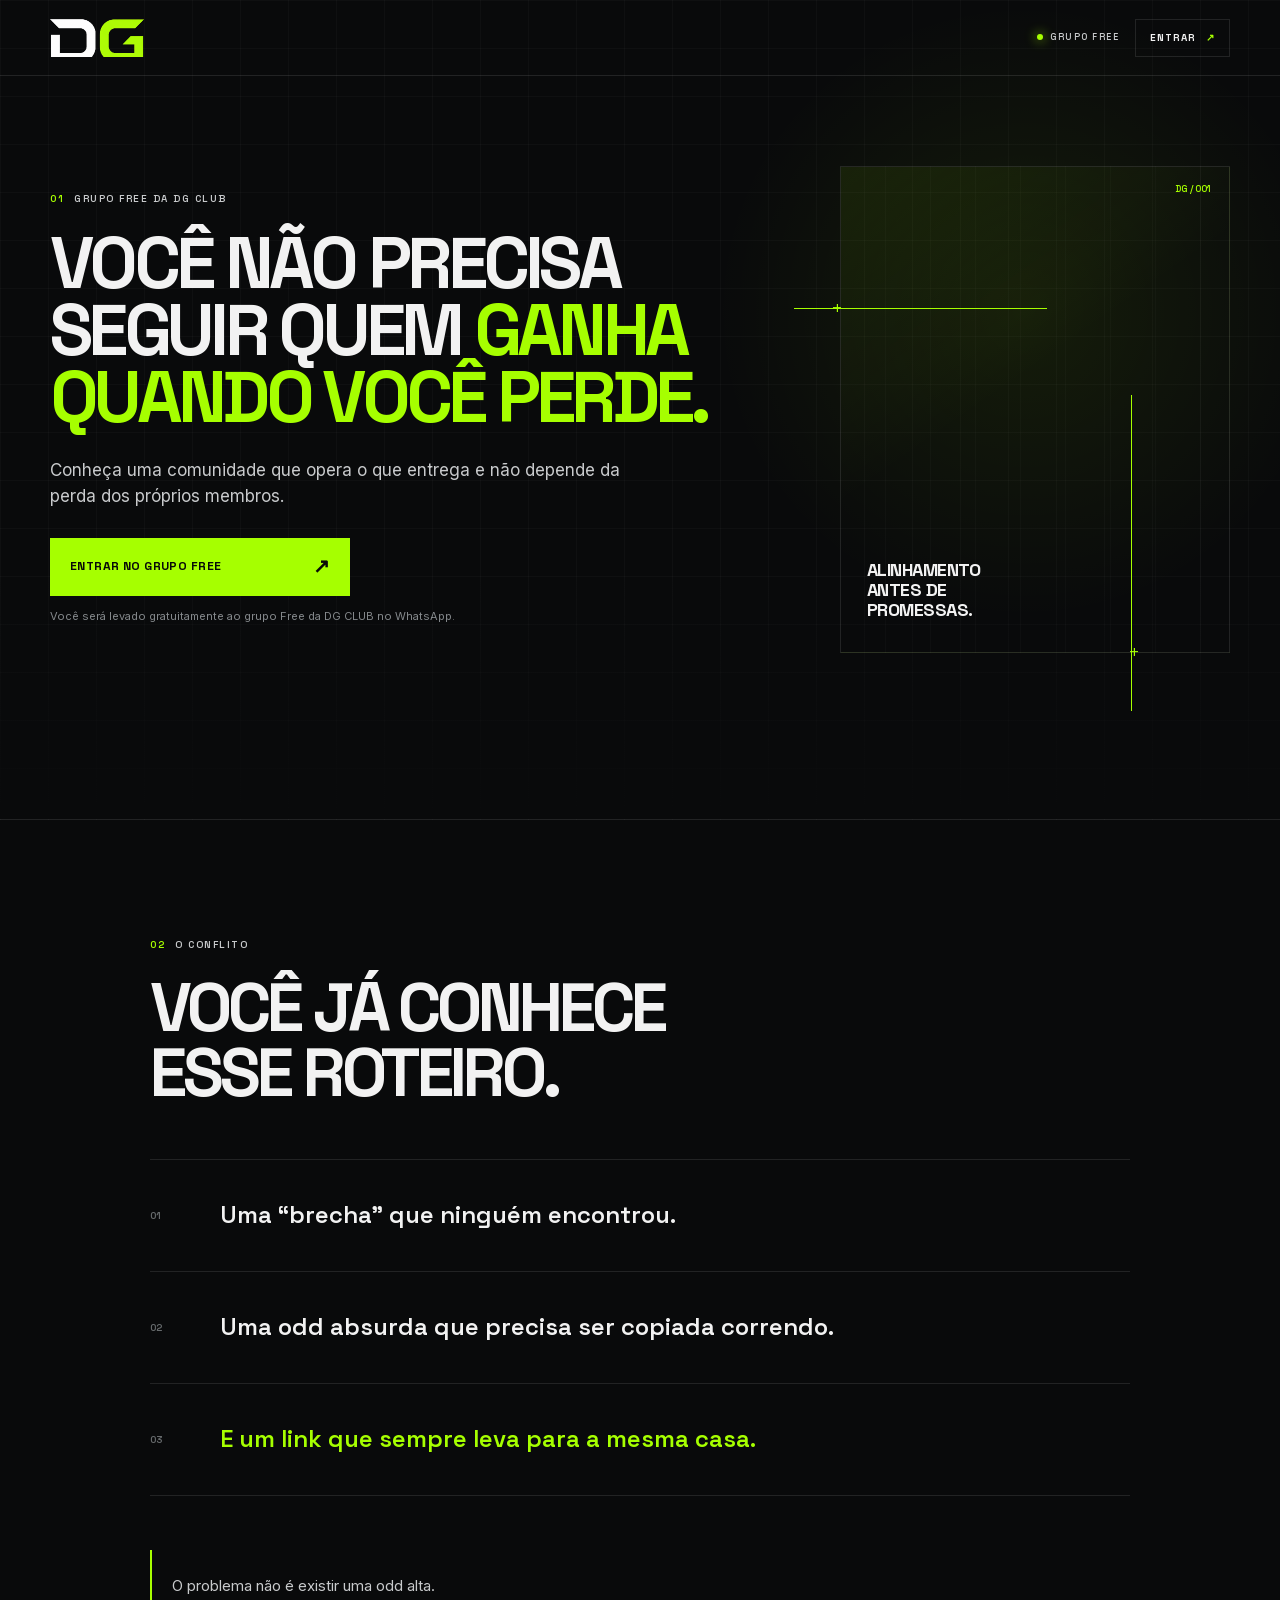
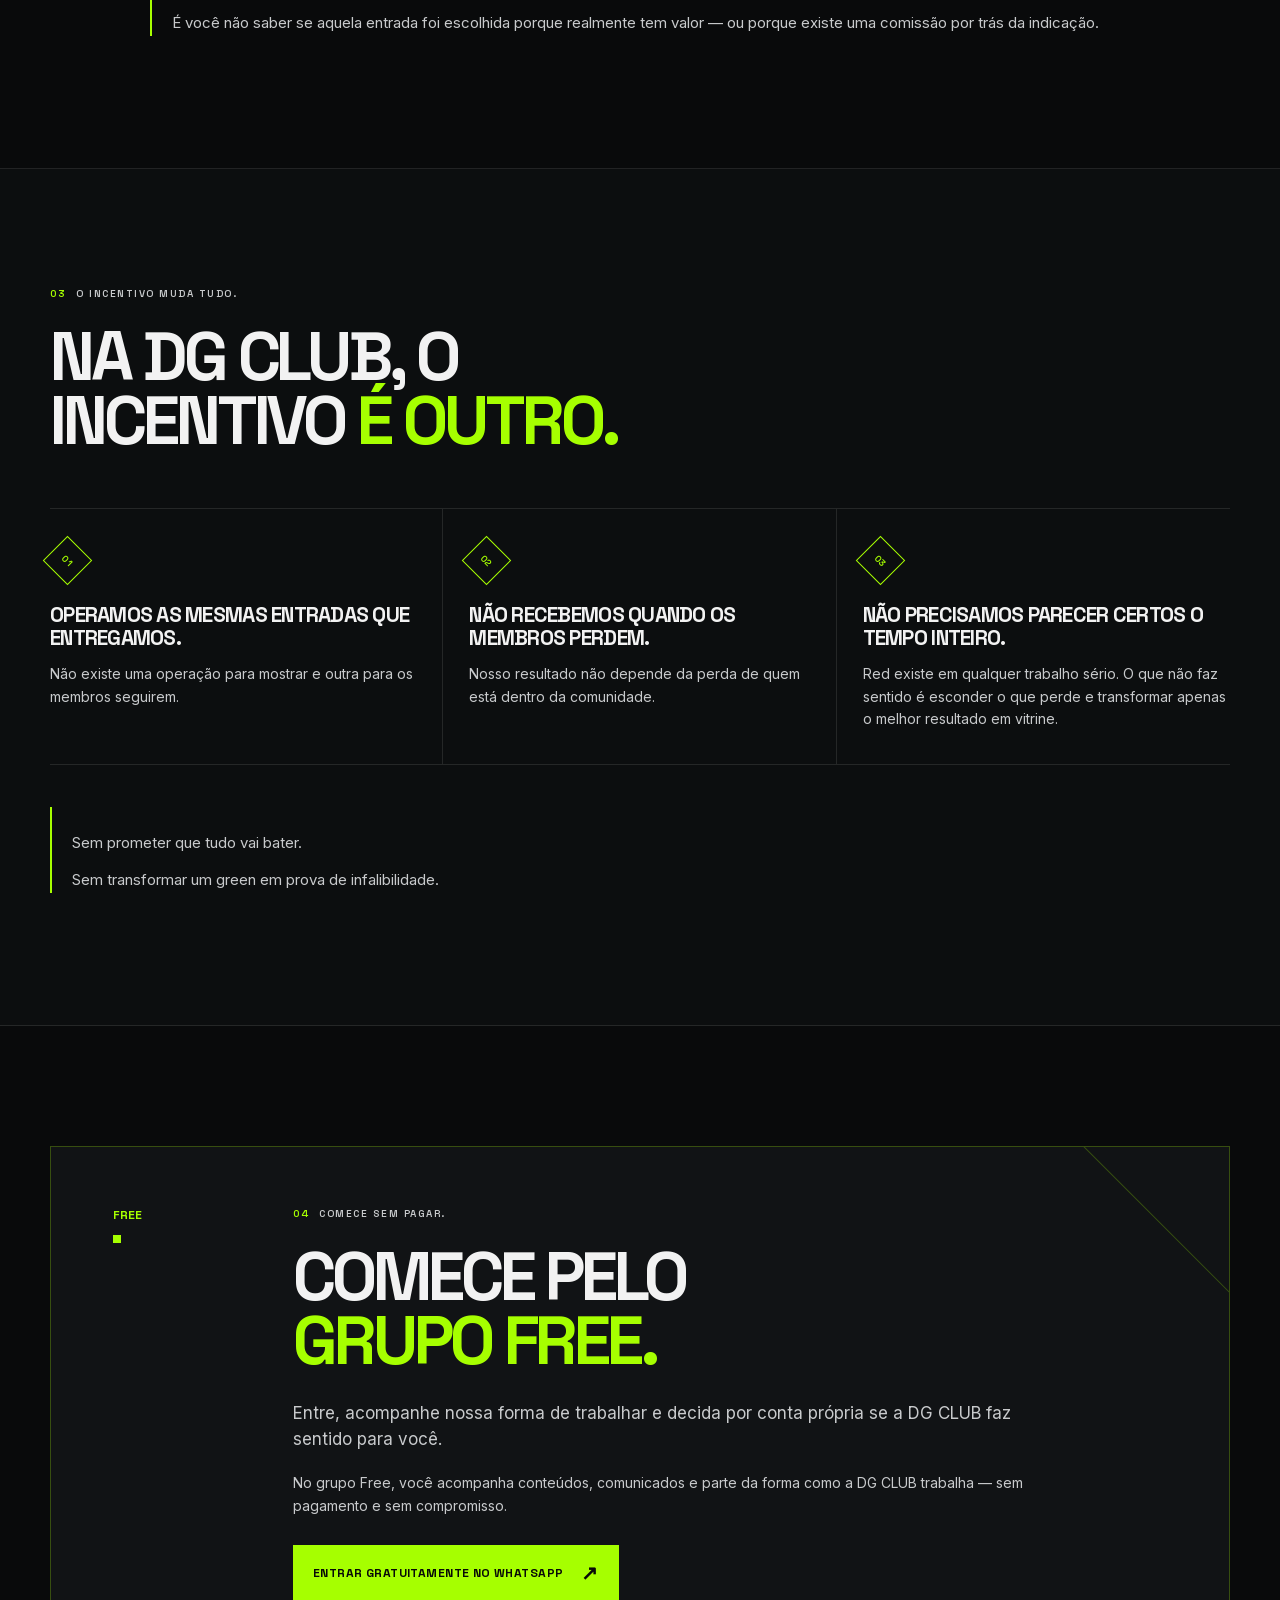
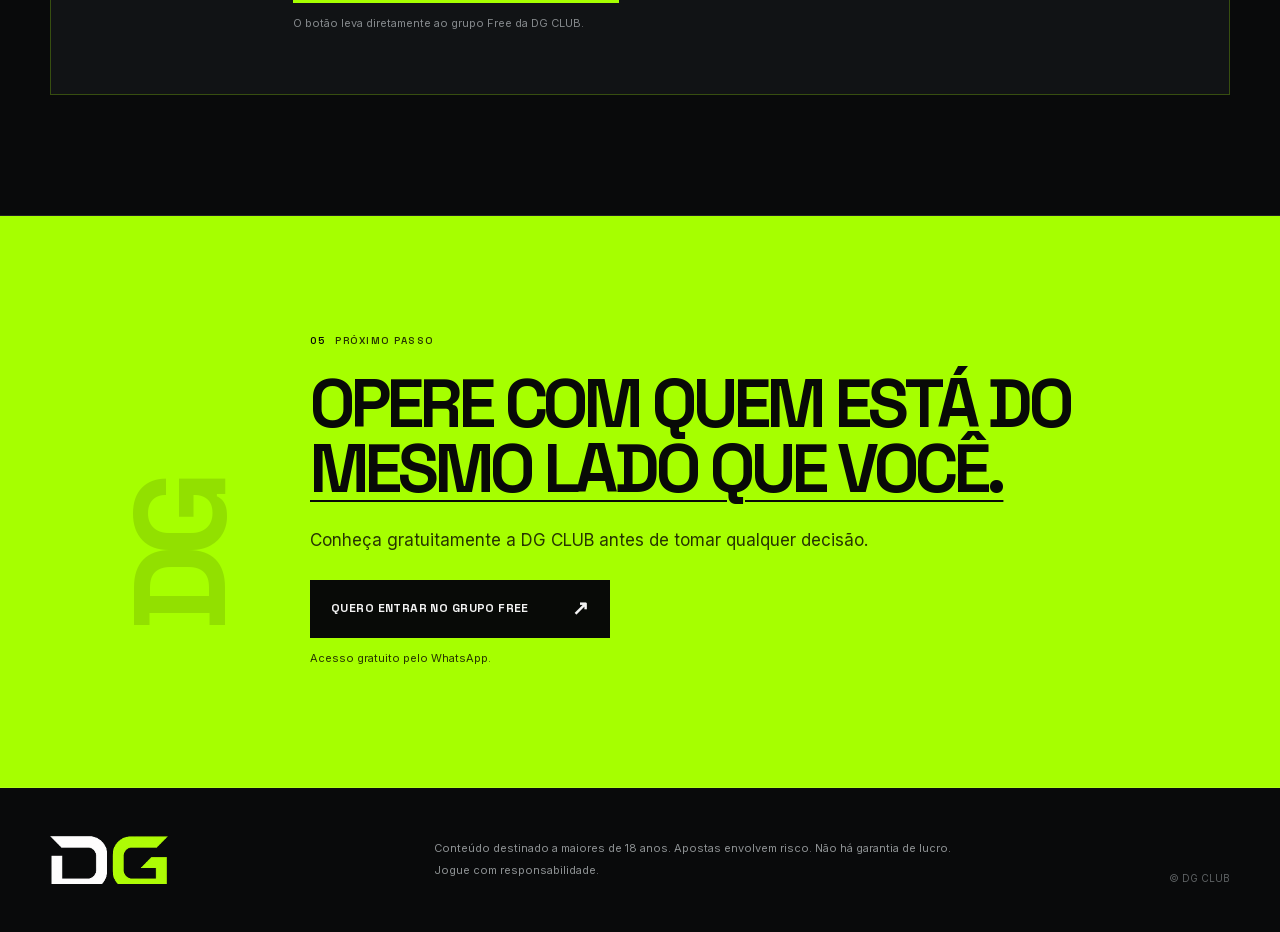
==== pre/index.html @ cbdfe311 "add DG CLUB pre-landing page" ====
<!doctype html>
<html lang="pt-BR">
  <head>
    <meta charset="UTF-8" />
    <meta name="viewport" content="width=device-width, initial-scale=1, viewport-fit=cover" />
    <title>DG CLUB | Grupo Free no WhatsApp</title>
    <meta name="description" content="Conheça gratuitamente a DG CLUB e acompanhe uma comunidade que opera o que entrega." />
    <meta name="theme-color" content="#090A0B" />
    <meta property="og:title" content="DG CLUB | Opere com quem está do seu lado" />
    <meta property="og:description" content="Entre gratuitamente no grupo Free da DG CLUB no WhatsApp." />
    <meta property="og:type" content="website" />
    <link rel="canonical" href="https://dgclub.digital/pre" />
    <link rel="stylesheet" href="./styles.css" />
    <script defer src="./tracking.js"></script>
  </head>
  <body>
    <header class="site-header">
      <div class="header-inner container">
        <a class="brand" href="#top" aria-label="DG CLUB — início"><img src="./dg-club-logo.png" alt="DG CLUB" width="1280" height="1280" /></a>
        <div class="header-actions"><span class="status"><i></i>GRUPO FREE</span><a class="header-cta" data-cta-location="header" href="https://chat.whatsapp.com/H8Dtfoa1jka1zPhYSOeW3B">ENTRAR <span>↗</span></a></div>
      </div>
    </header>

    <main id="top">
      <section class="hero section">
        <div class="hero-grid container">
          <div class="hero-copy">
            <p class="eyebrow"><span>01</span> GRUPO FREE DA DG CLUB</p>
            <h1>VOCÊ NÃO PRECISA SEGUIR QUEM <em>GANHA QUANDO VOCÊ PERDE.</em></h1>
            <p class="lead">Conheça uma comunidade que opera o que entrega e não depende da perda dos próprios membros.</p>
            <a class="button" data-cta-location="hero" href="https://chat.whatsapp.com/H8Dtfoa1jka1zPhYSOeW3B">ENTRAR NO GRUPO FREE <span>↗</span></a>
            <p class="microcopy">Você será levado gratuitamente ao grupo Free da DG CLUB no WhatsApp.</p>
          </div>
          <div class="hero-visual" aria-hidden="true"><div class="frame"><span class="cross cross-a">+</span><span class="cross cross-b">+</span><b>ALINHAMENTO<br />ANTES DE<br />PROMESSAS.</b><small>DG / 001</small></div></div>
        </div>
      </section>

      <section class="section script-section">
        <div class="container narrow">
          <p class="eyebrow"><span>02</span> O CONFLITO</p>
          <h2>VOCÊ JÁ CONHECE<br />ESSE ROTEIRO.</h2>
          <ol class="sequence">
            <li><span>01</span><p>Uma “brecha” que ninguém encontrou.</p></li>
            <li><span>02</span><p>Uma odd absurda que precisa ser copiada correndo.</p></li>
            <li class="accent-line"><span>03</span><p>E um link que sempre leva para a mesma casa.</p></li>
          </ol>
          <div class="closing"><p>O problema não é existir uma odd alta.</p><p>É você não saber se aquela entrada foi escolhida porque realmente tem valor — ou porque existe uma comissão por trás da indicação.</p></div>
        </div>
      </section>

      <section class="section incentive-section">
        <div class="container">
          <p class="eyebrow"><span>03</span> O INCENTIVO MUDA TUDO.</p>
          <h2>NA DG CLUB, O<br />INCENTIVO <em>É OUTRO.</em></h2>
          <div class="pillars">
            <article class="pillar"><span class="shape">01</span><h3>OPERAMOS AS MESMAS ENTRADAS QUE ENTREGAMOS.</h3><p>Não existe uma operação para mostrar e outra para os membros seguirem.</p></article>
            <article class="pillar"><span class="shape">02</span><h3>NÃO RECEBEMOS QUANDO OS MEMBROS PERDEM.</h3><p>Nosso resultado não depende da perda de quem está dentro da comunidade.</p></article>
            <article class="pillar"><span class="shape">03</span><h3>NÃO PRECISAMOS PARECER CERTOS O TEMPO INTEIRO.</h3><p>Red existe em qualquer trabalho sério. O que não faz sentido é esconder o que perde e transformar apenas o melhor resultado em vitrine.</p></article>
          </div>
          <div class="closing double"><p>Sem prometer que tudo vai bater.</p><p>Sem transformar um green em prova de infalibilidade.</p></div>
        </div>
      </section>

      <section class="section free-section">
        <div class="container"><div class="free-panel">
          <div class="panel-marker" aria-hidden="true"><span>FREE</span><i></i></div>
          <div class="free-content">
            <p class="eyebrow"><span>04</span> COMECE SEM PAGAR.</p>
            <h2>COMECE PELO<br /><em>GRUPO FREE.</em></h2>
            <p class="lead">Entre, acompanhe nossa forma de trabalhar e decida por conta própria se a DG CLUB faz sentido para você.</p>
            <p>No grupo Free, você acompanha conteúdos, comunicados e parte da forma como a DG CLUB trabalha — sem pagamento e sem compromisso.</p>
            <a class="button" data-cta-location="free-section" href="https://chat.whatsapp.com/H8Dtfoa1jka1zPhYSOeW3B">ENTRAR GRATUITAMENTE NO WHATSAPP <span>↗</span></a>
            <p class="microcopy">O botão leva diretamente ao grupo Free da DG CLUB.</p>
          </div>
        </div></div>
      </section>

      <section class="section final-cta">
        <div class="container final-inner"><span class="giant-mark" aria-hidden="true">DG</span><div><p class="eyebrow"><span>05</span> PRÓXIMO PASSO</p><h2>OPERE COM QUEM ESTÁ DO <em>MESMO LADO QUE VOCÊ.</em></h2><p class="lead">Conheça gratuitamente a DG CLUB antes de tomar qualquer decisão.</p><a class="button" data-cta-location="final" href="https://chat.whatsapp.com/H8Dtfoa1jka1zPhYSOeW3B">QUERO ENTRAR NO GRUPO FREE <span>↗</span></a><p class="microcopy">Acesso gratuito pelo WhatsApp.</p></div></div>
      </section>
    </main>

    <footer><div class="container footer-inner"><a class="brand footer-brand" href="#top" aria-label="DG CLUB — início"><img src="./dg-club-logo.png" alt="DG CLUB" width="1280" height="1280" loading="lazy" /></a><div><p>Conteúdo destinado a maiores de 18 anos. Apostas envolvem risco. Não há garantia de lucro.</p><p>Jogue com responsabilidade.</p></div><small>© DG CLUB</small></div></footer>
    <div class="mobile-sticky"><span>GRATUITO NO WHATSAPP</span><a class="button" data-cta-location="mobile-sticky" href="https://chat.whatsapp.com/H8Dtfoa1jka1zPhYSOeW3B">ENTRAR NO GRUPO FREE <span>↗</span></a></div>
  </body>
</html>
---- pre/styles.css ----
@font-face{font-family:Inter;src:url('./inter.woff2') format('woff2');font-style:normal;font-weight:100 900;font-display:swap}
@font-face{font-family:'Space Grotesk';src:url('./space-grotesk.woff2') format('woff2');font-style:normal;font-weight:300 700;font-display:swap}
:root{--bg:#090a0b;--surface:#111315;--text:#f2f2f2;--muted:#c8cacc;--green:#a6ff00;--border:rgba(255,255,255,.1)}
*{box-sizing:border-box}html{scroll-behavior:smooth;background:var(--bg)}body{margin:0;color:var(--text);background:var(--bg);font-family:Inter,Arial,sans-serif;overflow-x:hidden}a{color:inherit;text-decoration:none}.container{width:min(calc(100% - 40px),1180px);margin-inline:auto}.narrow{max-width:980px}.section{position:relative;padding:88px 0;border-bottom:1px solid var(--border)}
.site-header{position:absolute;z-index:20;top:0;left:0;right:0;height:76px;border-bottom:1px solid var(--border)}.header-inner{height:100%;display:flex;align-items:center;justify-content:space-between}.brand{position:relative;display:block;width:94px;height:38px;overflow:hidden}.brand img{position:absolute;width:158px;height:158px;max-width:none;left:-32px;top:-47px}.header-actions{display:flex;align-items:center;gap:16px}.status{display:none;color:var(--muted);font:600 9px/1 'Space Grotesk',sans-serif;letter-spacing:.16em}.status i{display:inline-block;width:6px;height:6px;margin-right:7px;border-radius:50%;background:var(--green);box-shadow:0 0 12px var(--green)}.header-cta{display:flex;min-height:38px;align-items:center;gap:10px;padding:0 14px;border:1px solid var(--border);font:700 10px/1 'Space Grotesk',sans-serif;letter-spacing:.1em}.header-cta span{color:var(--green)}
.hero{min-height:760px;padding-top:132px;display:flex;align-items:center;background-image:linear-gradient(rgba(255,255,255,.025) 1px,transparent 1px),linear-gradient(90deg,rgba(255,255,255,.025) 1px,transparent 1px);background-size:48px 48px}.hero:after{content:"";position:absolute;inset:0;pointer-events:none;background:radial-gradient(circle at 80% 38%,rgba(166,255,0,.08),transparent 27%),linear-gradient(180deg,transparent 70%,var(--bg))}.hero-grid{position:relative;z-index:1;display:grid;gap:48px}.eyebrow{display:flex;align-items:center;gap:10px;margin:0 0 26px;color:var(--muted);font:600 10px/1 'Space Grotesk',sans-serif;letter-spacing:.15em}.eyebrow span{color:var(--green)}h1,h2,h3{font-family:'Space Grotesk',sans-serif;margin:0}h1{max-width:800px;font-size:clamp(42px,11vw,72px);line-height:.93;letter-spacing:-.065em}h1 em,h2 em{color:var(--green);font-style:normal}.lead{color:var(--muted);font-size:17px;line-height:1.55}.hero .lead{max-width:600px;margin:26px 0 28px}.button{width:100%;min-height:58px;display:flex;align-items:center;justify-content:space-between;gap:18px;padding:0 20px;color:#080a07;background:var(--green);font:700 12px/1.15 'Space Grotesk',sans-serif;letter-spacing:.035em;transition:transform .2s,background .2s}.button span{font-size:20px}.button:hover{transform:translateY(-2px);background:#b5ff2b}.button:focus-visible,.header-cta:focus-visible{outline:3px solid #fff;outline-offset:3px}.microcopy{color:#85898c;font-size:11px;line-height:1.55;margin:12px 0 0}.hero-visual{display:none}
h2{font-size:clamp(38px,10vw,68px);line-height:.95;letter-spacing:-.06em}.sequence{list-style:none;padding:0;margin:54px 0;border-top:1px solid var(--border)}.sequence li{display:grid;grid-template-columns:42px 1fr;align-items:center;min-height:100px;border-bottom:1px solid var(--border)}.sequence span{color:#666a6c;font:600 10px/1 'Space Grotesk',sans-serif}.sequence p{margin:0;font:600 18px/1.35 'Space Grotesk',sans-serif}.sequence .accent-line p{color:var(--green)}.closing{padding:24px 0 0 20px;border-left:2px solid var(--green);color:var(--muted);font-size:15px;line-height:1.65}.closing p{margin:0 0 12px}.incentive-section{background:#0c0e0f}.pillars{margin-top:54px;border-top:1px solid var(--border)}.pillar{position:relative;padding:28px 0;border-bottom:1px solid var(--border)}.pillar .shape{display:block;width:35px;height:35px;margin-bottom:26px;border:1px solid var(--green);color:var(--green);text-align:center;font:600 9px/35px 'Space Grotesk',sans-serif;transform:rotate(45deg)}.pillar h3{max-width:550px;font-size:21px;line-height:1.08;letter-spacing:-.035em}.pillar p{max-width:600px;margin:14px 0 0;color:var(--muted);font-size:14px;line-height:1.6}.double{margin-top:42px}
.free-section{padding:56px 0}.free-panel{position:relative;overflow:hidden;padding:34px 24px;border:1px solid rgba(166,255,0,.25);background:var(--surface)}.free-panel:before{content:"";position:absolute;width:300px;height:300px;right:-190px;top:-180px;border:1px solid rgba(166,255,0,.25);transform:rotate(45deg)}.panel-marker{display:flex;justify-content:space-between;margin-bottom:72px;color:var(--green);font:700 12px/1 'Space Grotesk',sans-serif}.panel-marker i{width:8px;height:8px;background:var(--green)}.free-content{position:relative;z-index:1}.free-content .lead{margin:26px 0 18px}.free-content>p:not(.eyebrow):not(.lead):not(.microcopy){color:var(--muted);font-size:14px;line-height:1.65;margin-bottom:28px}
.final-cta{padding:104px 0;background:var(--green);color:#080a07}.final-cta .eyebrow,.final-cta .lead,.final-cta .microcopy{color:#273600}.final-cta .eyebrow span{color:#080a07}.final-cta h2 em{color:#080a07;text-decoration:underline;text-decoration-thickness:2px;text-underline-offset:8px}.final-cta .lead{margin:26px 0}.final-cta .button{border:1px solid #080a07;background:#080a07;color:var(--text)}.giant-mark{display:none}footer{padding:48px 0 130px}.footer-inner{display:grid;gap:32px}.footer-inner div{color:#8d9193;font-size:11px;line-height:1.6}.footer-inner div p{margin:0 0 4px}.footer-inner small{color:#5e6264;font-size:10px}.footer-brand{width:118px;height:48px}.footer-brand img{width:198px;height:198px;left:-40px;top:-59px}
.mobile-sticky{position:fixed;z-index:50;left:0;right:0;bottom:0;padding:8px 12px calc(10px + env(safe-area-inset-bottom));border-top:1px solid var(--border);background:rgba(9,10,11,.96);backdrop-filter:blur(12px)}.mobile-sticky>span{display:block;margin:0 0 6px;color:var(--muted);text-align:center;font:600 8px/1 'Space Grotesk',sans-serif;letter-spacing:.12em}.mobile-sticky .button{min-height:50px}
@media(min-width:700px){.container{width:min(calc(100% - 64px),1180px)}.status{display:inline}.button{width:max-content;min-width:300px}.hero{min-height:820px}.hero-grid{grid-template-columns:minmax(0,1.3fr) minmax(280px,.7fr);align-items:center}.hero-visual{display:block}.frame{position:relative;aspect-ratio:4/5;max-width:390px;margin-left:auto;border:1px solid var(--border);background:linear-gradient(145deg,rgba(166,255,0,.08),transparent 45%),repeating-linear-gradient(90deg,transparent 0 44px,rgba(255,255,255,.04) 45px)}.frame:before,.frame:after{content:"";position:absolute;background:var(--green)}.frame:before{width:65%;height:1px;left:-12%;top:29%}.frame:after{width:1px;height:65%;right:25%;bottom:-12%}.frame b{position:absolute;left:26px;bottom:32px;font:700 18px/1.12 'Space Grotesk',sans-serif;letter-spacing:-.03em}.frame small{position:absolute;right:18px;top:18px;color:var(--green);font:600 9px/1 'Space Grotesk',sans-serif}.cross{position:absolute;color:var(--green);font:300 20px/1 'Space Grotesk',sans-serif}.cross-a{left:-10px;top:27%}.cross-b{right:23%;bottom:-10px}.section{padding:120px 0}.sequence li{grid-template-columns:70px 1fr;min-height:112px}.sequence p{font-size:24px}.pillars{display:grid;grid-template-columns:repeat(3,1fr)}.pillar{padding:34px 26px;border-right:1px solid var(--border)}.pillar:first-child{padding-left:0}.pillar:last-child{border-right:0;padding-right:0}.free-panel{display:grid;grid-template-columns:180px 1fr;padding:62px}.panel-marker{display:block;margin:0}.panel-marker i{display:block;margin-top:14px}.free-content{max-width:740px}.final-inner{display:grid;grid-template-columns:260px 1fr;align-items:center}.giant-mark{display:block;font:700 130px/.8 'Space Grotesk',sans-serif;letter-spacing:-.09em;opacity:.12;transform:rotate(-90deg)}.mobile-sticky{display:none}footer{padding-bottom:48px}.footer-inner{grid-template-columns:1fr 2fr auto;align-items:end}}
@media(prefers-reduced-motion:reduce){html{scroll-behavior:auto}.button{transition:none}}
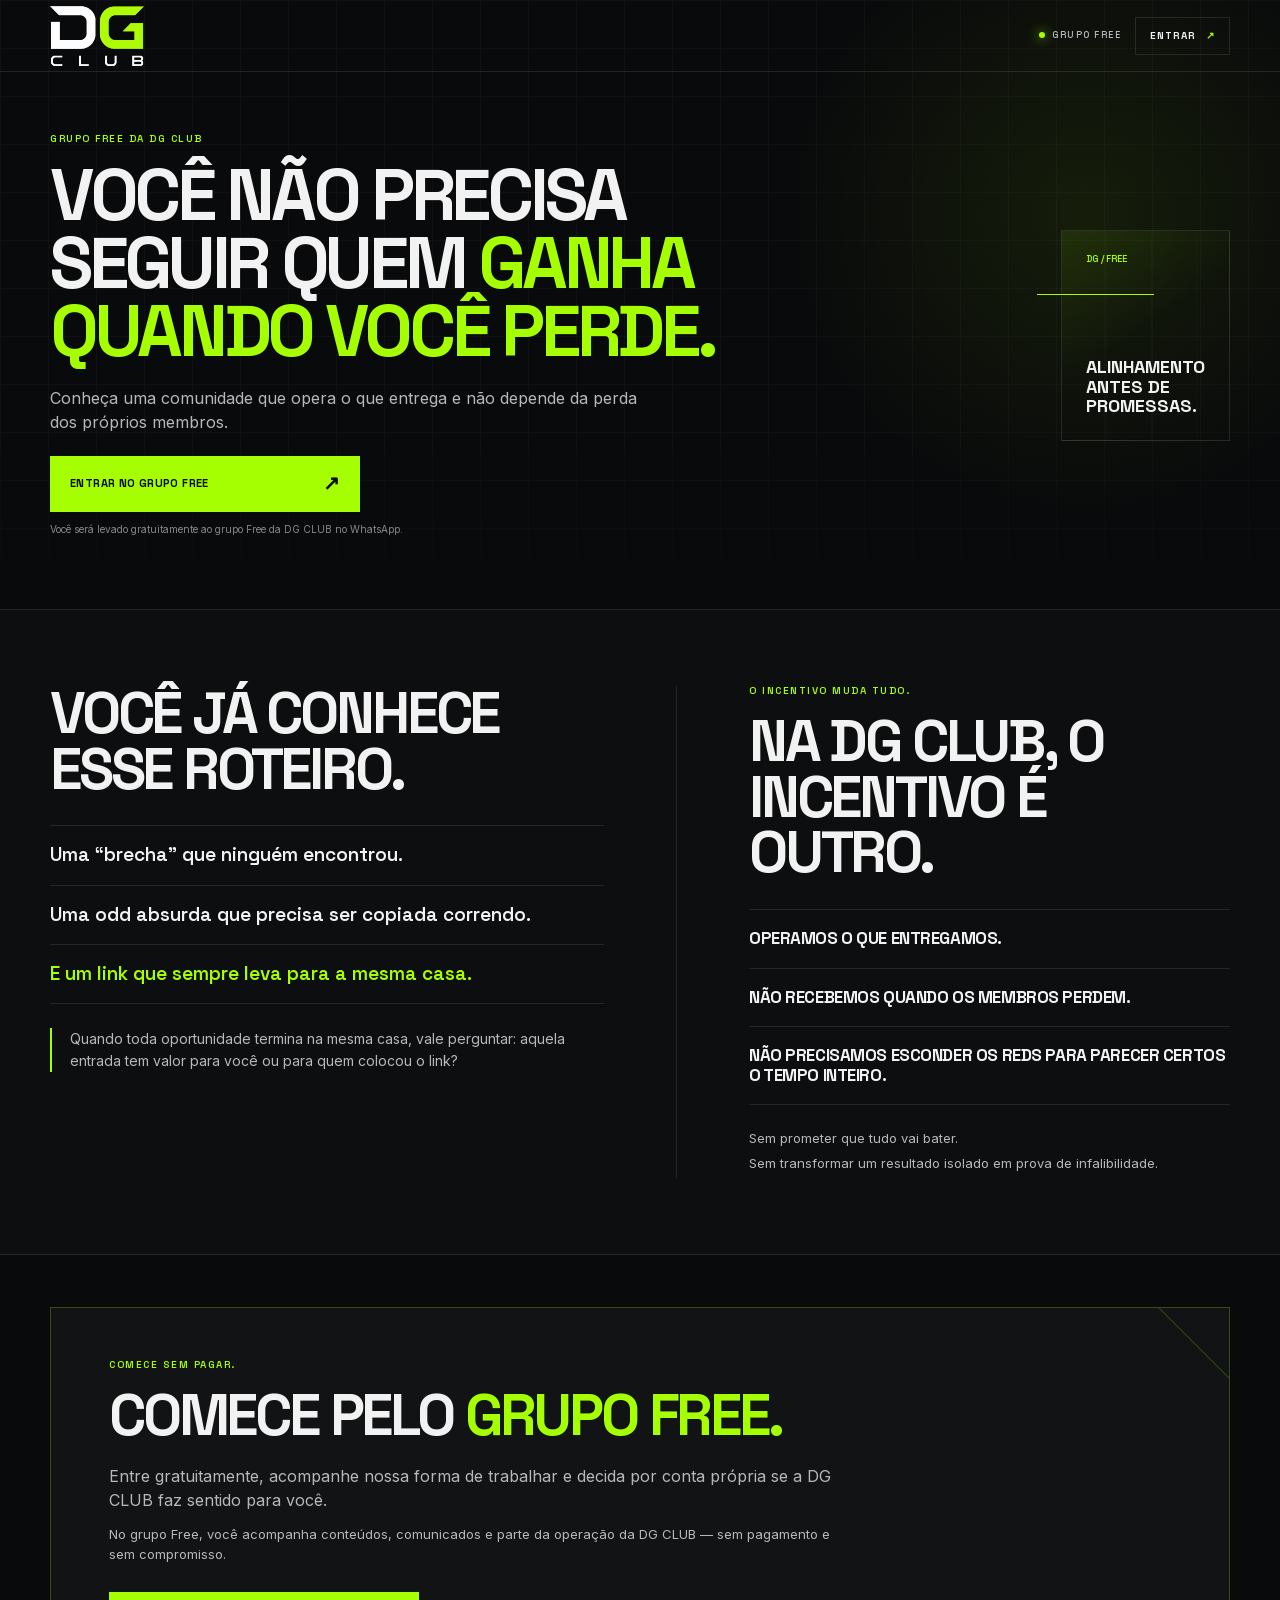
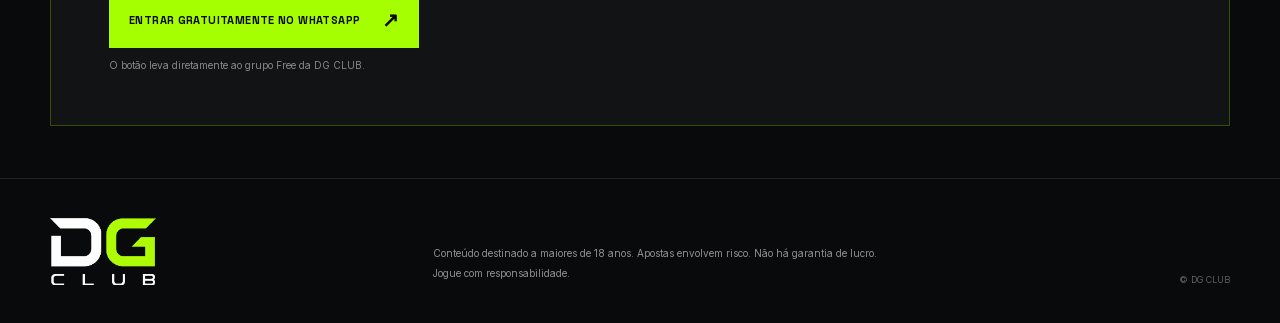
==== commit 012199c7: "shorten DG CLUB pre-page" ====
--- a/pre/index.html
+++ b/pre/index.html
@@ -6,17 +6,17 @@
     <title>DG CLUB | Grupo Free no WhatsApp</title>
     <meta name="description" content="Conheça gratuitamente a DG CLUB e acompanhe uma comunidade que opera o que entrega." />
     <meta name="theme-color" content="#090A0B" />
-    <meta property="og:title" content="DG CLUB | Opere com quem está do seu lado" />
+    <meta property="og:title" content="DG CLUB | Grupo Free no WhatsApp" />
     <meta property="og:description" content="Entre gratuitamente no grupo Free da DG CLUB no WhatsApp." />
     <meta property="og:type" content="website" />
     <link rel="canonical" href="https://dgclub.digital/pre" />
-    <link rel="stylesheet" href="./styles.css" />
-    <script defer src="./tracking.js"></script>
+    <link rel="stylesheet" href="/pre/styles.css" />
+    <script defer src="/pre/tracking.js"></script>
   </head>
   <body>
     <header class="site-header">
       <div class="header-inner container">
-        <a class="brand" href="#top" aria-label="DG CLUB — início"><img src="./dg-club-logo.png" alt="DG CLUB" width="1280" height="1280" /></a>
+        <a class="brand" href="#top" aria-label="DG CLUB — início"><img src="/pre/dg-club-logo.png" alt="DG CLUB" width="1280" height="1280" /></a>
         <div class="header-actions"><span class="status"><i></i>GRUPO FREE</span><a class="header-cta" data-cta-location="header" href="https://chat.whatsapp.com/H8Dtfoa1jka1zPhYSOeW3B">ENTRAR <span>↗</span></a></div>
       </div>
     </header>
@@ -25,62 +25,53 @@
       <section class="hero section">
         <div class="hero-grid container">
           <div class="hero-copy">
-            <p class="eyebrow"><span>01</span> GRUPO FREE DA DG CLUB</p>
+            <p class="eyebrow">GRUPO FREE DA DG CLUB</p>
             <h1>VOCÊ NÃO PRECISA SEGUIR QUEM <em>GANHA QUANDO VOCÊ PERDE.</em></h1>
             <p class="lead">Conheça uma comunidade que opera o que entrega e não depende da perda dos próprios membros.</p>
             <a class="button" data-cta-location="hero" href="https://chat.whatsapp.com/H8Dtfoa1jka1zPhYSOeW3B">ENTRAR NO GRUPO FREE <span>↗</span></a>
             <p class="microcopy">Você será levado gratuitamente ao grupo Free da DG CLUB no WhatsApp.</p>
           </div>
-          <div class="hero-visual" aria-hidden="true"><div class="frame"><span class="cross cross-a">+</span><span class="cross cross-b">+</span><b>ALINHAMENTO<br />ANTES DE<br />PROMESSAS.</b><small>DG / 001</small></div></div>
+          <div class="hero-visual" aria-hidden="true"><span>DG / FREE</span><b>ALINHAMENTO<br />ANTES DE<br />PROMESSAS.</b></div>
         </div>
       </section>
 
-      <section class="section script-section">
-        <div class="container narrow">
-          <p class="eyebrow"><span>02</span> O CONFLITO</p>
-          <h2>VOCÊ JÁ CONHECE<br />ESSE ROTEIRO.</h2>
-          <ol class="sequence">
-            <li><span>01</span><p>Uma “brecha” que ninguém encontrou.</p></li>
-            <li><span>02</span><p>Uma odd absurda que precisa ser copiada correndo.</p></li>
-            <li class="accent-line"><span>03</span><p>E um link que sempre leva para a mesma casa.</p></li>
-          </ol>
-          <div class="closing"><p>O problema não é existir uma odd alta.</p><p>É você não saber se aquela entrada foi escolhida porque realmente tem valor — ou porque existe uma comissão por trás da indicação.</p></div>
-        </div>
-      </section>
-
-      <section class="section incentive-section">
-        <div class="container">
-          <p class="eyebrow"><span>03</span> O INCENTIVO MUDA TUDO.</p>
-          <h2>NA DG CLUB, O<br />INCENTIVO <em>É OUTRO.</em></h2>
-          <div class="pillars">
-            <article class="pillar"><span class="shape">01</span><h3>OPERAMOS AS MESMAS ENTRADAS QUE ENTREGAMOS.</h3><p>Não existe uma operação para mostrar e outra para os membros seguirem.</p></article>
-            <article class="pillar"><span class="shape">02</span><h3>NÃO RECEBEMOS QUANDO OS MEMBROS PERDEM.</h3><p>Nosso resultado não depende da perda de quem está dentro da comunidade.</p></article>
-            <article class="pillar"><span class="shape">03</span><h3>NÃO PRECISAMOS PARECER CERTOS O TEMPO INTEIRO.</h3><p>Red existe em qualquer trabalho sério. O que não faz sentido é esconder o que perde e transformar apenas o melhor resultado em vitrine.</p></article>
+      <section class="section central-section">
+        <div class="container central-grid">
+          <div class="problem-block">
+            <h2>VOCÊ JÁ CONHECE ESSE ROTEIRO.</h2>
+            <div class="sequence">
+              <p>Uma “brecha” que ninguém encontrou.</p>
+              <p>Uma odd absurda que precisa ser copiada correndo.</p>
+              <p>E um link que sempre leva para a mesma casa.</p>
+            </div>
+            <p class="question">Quando toda oportunidade termina na mesma casa, vale perguntar: aquela entrada tem valor para você ou para quem colocou o link?</p>
           </div>
-          <div class="closing double"><p>Sem prometer que tudo vai bater.</p><p>Sem transformar um green em prova de infalibilidade.</p></div>
+          <div class="difference-block">
+            <p class="eyebrow">O INCENTIVO MUDA TUDO.</p>
+            <h2>NA DG CLUB, O INCENTIVO É OUTRO.</h2>
+            <div class="differences">
+              <h3>OPERAMOS O QUE ENTREGAMOS.</h3>
+              <h3>NÃO RECEBEMOS QUANDO OS MEMBROS PERDEM.</h3>
+              <h3>NÃO PRECISAMOS ESCONDER OS REDS PARA PARECER CERTOS O TEMPO INTEIRO.</h3>
+            </div>
+            <div class="closing"><p>Sem prometer que tudo vai bater.</p><p>Sem transformar um resultado isolado em prova de infalibilidade.</p></div>
+          </div>
         </div>
       </section>
 
       <section class="section free-section">
         <div class="container"><div class="free-panel">
-          <div class="panel-marker" aria-hidden="true"><span>FREE</span><i></i></div>
-          <div class="free-content">
-            <p class="eyebrow"><span>04</span> COMECE SEM PAGAR.</p>
-            <h2>COMECE PELO<br /><em>GRUPO FREE.</em></h2>
-            <p class="lead">Entre, acompanhe nossa forma de trabalhar e decida por conta própria se a DG CLUB faz sentido para você.</p>
-            <p>No grupo Free, você acompanha conteúdos, comunicados e parte da forma como a DG CLUB trabalha — sem pagamento e sem compromisso.</p>
-            <a class="button" data-cta-location="free-section" href="https://chat.whatsapp.com/H8Dtfoa1jka1zPhYSOeW3B">ENTRAR GRATUITAMENTE NO WHATSAPP <span>↗</span></a>
-            <p class="microcopy">O botão leva diretamente ao grupo Free da DG CLUB.</p>
-          </div>
+          <p class="eyebrow">COMECE SEM PAGAR.</p>
+          <h2>COMECE PELO <em>GRUPO FREE.</em></h2>
+          <p class="lead">Entre gratuitamente, acompanhe nossa forma de trabalhar e decida por conta própria se a DG CLUB faz sentido para você.</p>
+          <p class="supporting">No grupo Free, você acompanha conteúdos, comunicados e parte da operação da DG CLUB — sem pagamento e sem compromisso.</p>
+          <a class="button" data-cta-location="free-section" href="https://chat.whatsapp.com/H8Dtfoa1jka1zPhYSOeW3B">ENTRAR GRATUITAMENTE NO WHATSAPP <span>↗</span></a>
+          <p class="microcopy">O botão leva diretamente ao grupo Free da DG CLUB.</p>
         </div></div>
-      </section>
-
-      <section class="section final-cta">
-        <div class="container final-inner"><span class="giant-mark" aria-hidden="true">DG</span><div><p class="eyebrow"><span>05</span> PRÓXIMO PASSO</p><h2>OPERE COM QUEM ESTÁ DO <em>MESMO LADO QUE VOCÊ.</em></h2><p class="lead">Conheça gratuitamente a DG CLUB antes de tomar qualquer decisão.</p><a class="button" data-cta-location="final" href="https://chat.whatsapp.com/H8Dtfoa1jka1zPhYSOeW3B">QUERO ENTRAR NO GRUPO FREE <span>↗</span></a><p class="microcopy">Acesso gratuito pelo WhatsApp.</p></div></div>
       </section>
     </main>
 
-    <footer><div class="container footer-inner"><a class="brand footer-brand" href="#top" aria-label="DG CLUB — início"><img src="./dg-club-logo.png" alt="DG CLUB" width="1280" height="1280" loading="lazy" /></a><div><p>Conteúdo destinado a maiores de 18 anos. Apostas envolvem risco. Não há garantia de lucro.</p><p>Jogue com responsabilidade.</p></div><small>© DG CLUB</small></div></footer>
+    <footer><div class="container footer-inner"><a class="brand footer-brand" href="#top" aria-label="DG CLUB — início"><img src="/pre/dg-club-logo.png" alt="DG CLUB" width="1280" height="1280" loading="lazy" /></a><div><p>Conteúdo destinado a maiores de 18 anos. Apostas envolvem risco. Não há garantia de lucro.</p><p>Jogue com responsabilidade.</p></div><small>© DG CLUB</small></div></footer>
     <div class="mobile-sticky"><span>GRATUITO NO WHATSAPP</span><a class="button" data-cta-location="mobile-sticky" href="https://chat.whatsapp.com/H8Dtfoa1jka1zPhYSOeW3B">ENTRAR NO GRUPO FREE <span>↗</span></a></div>
   </body>
 </html>
--- a/pre/styles.css
+++ b/pre/styles.css
@@ -1,12 +1,12 @@
-@font-face{font-family:Inter;src:url('./inter.woff2') format('woff2');font-style:normal;font-weight:100 900;font-display:swap}
-@font-face{font-family:'Space Grotesk';src:url('./space-grotesk.woff2') format('woff2');font-style:normal;font-weight:300 700;font-display:swap}
-:root{--bg:#090a0b;--surface:#111315;--text:#f2f2f2;--muted:#c8cacc;--green:#a6ff00;--border:rgba(255,255,255,.1)}
-*{box-sizing:border-box}html{scroll-behavior:smooth;background:var(--bg)}body{margin:0;color:var(--text);background:var(--bg);font-family:Inter,Arial,sans-serif;overflow-x:hidden}a{color:inherit;text-decoration:none}.container{width:min(calc(100% - 40px),1180px);margin-inline:auto}.narrow{max-width:980px}.section{position:relative;padding:88px 0;border-bottom:1px solid var(--border)}
-.site-header{position:absolute;z-index:20;top:0;left:0;right:0;height:76px;border-bottom:1px solid var(--border)}.header-inner{height:100%;display:flex;align-items:center;justify-content:space-between}.brand{position:relative;display:block;width:94px;height:38px;overflow:hidden}.brand img{position:absolute;width:158px;height:158px;max-width:none;left:-32px;top:-47px}.header-actions{display:flex;align-items:center;gap:16px}.status{display:none;color:var(--muted);font:600 9px/1 'Space Grotesk',sans-serif;letter-spacing:.16em}.status i{display:inline-block;width:6px;height:6px;margin-right:7px;border-radius:50%;background:var(--green);box-shadow:0 0 12px var(--green)}.header-cta{display:flex;min-height:38px;align-items:center;gap:10px;padding:0 14px;border:1px solid var(--border);font:700 10px/1 'Space Grotesk',sans-serif;letter-spacing:.1em}.header-cta span{color:var(--green)}
-.hero{min-height:760px;padding-top:132px;display:flex;align-items:center;background-image:linear-gradient(rgba(255,255,255,.025) 1px,transparent 1px),linear-gradient(90deg,rgba(255,255,255,.025) 1px,transparent 1px);background-size:48px 48px}.hero:after{content:"";position:absolute;inset:0;pointer-events:none;background:radial-gradient(circle at 80% 38%,rgba(166,255,0,.08),transparent 27%),linear-gradient(180deg,transparent 70%,var(--bg))}.hero-grid{position:relative;z-index:1;display:grid;gap:48px}.eyebrow{display:flex;align-items:center;gap:10px;margin:0 0 26px;color:var(--muted);font:600 10px/1 'Space Grotesk',sans-serif;letter-spacing:.15em}.eyebrow span{color:var(--green)}h1,h2,h3{font-family:'Space Grotesk',sans-serif;margin:0}h1{max-width:800px;font-size:clamp(42px,11vw,72px);line-height:.93;letter-spacing:-.065em}h1 em,h2 em{color:var(--green);font-style:normal}.lead{color:var(--muted);font-size:17px;line-height:1.55}.hero .lead{max-width:600px;margin:26px 0 28px}.button{width:100%;min-height:58px;display:flex;align-items:center;justify-content:space-between;gap:18px;padding:0 20px;color:#080a07;background:var(--green);font:700 12px/1.15 'Space Grotesk',sans-serif;letter-spacing:.035em;transition:transform .2s,background .2s}.button span{font-size:20px}.button:hover{transform:translateY(-2px);background:#b5ff2b}.button:focus-visible,.header-cta:focus-visible{outline:3px solid #fff;outline-offset:3px}.microcopy{color:#85898c;font-size:11px;line-height:1.55;margin:12px 0 0}.hero-visual{display:none}
-h2{font-size:clamp(38px,10vw,68px);line-height:.95;letter-spacing:-.06em}.sequence{list-style:none;padding:0;margin:54px 0;border-top:1px solid var(--border)}.sequence li{display:grid;grid-template-columns:42px 1fr;align-items:center;min-height:100px;border-bottom:1px solid var(--border)}.sequence span{color:#666a6c;font:600 10px/1 'Space Grotesk',sans-serif}.sequence p{margin:0;font:600 18px/1.35 'Space Grotesk',sans-serif}.sequence .accent-line p{color:var(--green)}.closing{padding:24px 0 0 20px;border-left:2px solid var(--green);color:var(--muted);font-size:15px;line-height:1.65}.closing p{margin:0 0 12px}.incentive-section{background:#0c0e0f}.pillars{margin-top:54px;border-top:1px solid var(--border)}.pillar{position:relative;padding:28px 0;border-bottom:1px solid var(--border)}.pillar .shape{display:block;width:35px;height:35px;margin-bottom:26px;border:1px solid var(--green);color:var(--green);text-align:center;font:600 9px/35px 'Space Grotesk',sans-serif;transform:rotate(45deg)}.pillar h3{max-width:550px;font-size:21px;line-height:1.08;letter-spacing:-.035em}.pillar p{max-width:600px;margin:14px 0 0;color:var(--muted);font-size:14px;line-height:1.6}.double{margin-top:42px}
-.free-section{padding:56px 0}.free-panel{position:relative;overflow:hidden;padding:34px 24px;border:1px solid rgba(166,255,0,.25);background:var(--surface)}.free-panel:before{content:"";position:absolute;width:300px;height:300px;right:-190px;top:-180px;border:1px solid rgba(166,255,0,.25);transform:rotate(45deg)}.panel-marker{display:flex;justify-content:space-between;margin-bottom:72px;color:var(--green);font:700 12px/1 'Space Grotesk',sans-serif}.panel-marker i{width:8px;height:8px;background:var(--green)}.free-content{position:relative;z-index:1}.free-content .lead{margin:26px 0 18px}.free-content>p:not(.eyebrow):not(.lead):not(.microcopy){color:var(--muted);font-size:14px;line-height:1.65;margin-bottom:28px}
-.final-cta{padding:104px 0;background:var(--green);color:#080a07}.final-cta .eyebrow,.final-cta .lead,.final-cta .microcopy{color:#273600}.final-cta .eyebrow span{color:#080a07}.final-cta h2 em{color:#080a07;text-decoration:underline;text-decoration-thickness:2px;text-underline-offset:8px}.final-cta .lead{margin:26px 0}.final-cta .button{border:1px solid #080a07;background:#080a07;color:var(--text)}.giant-mark{display:none}footer{padding:48px 0 130px}.footer-inner{display:grid;gap:32px}.footer-inner div{color:#8d9193;font-size:11px;line-height:1.6}.footer-inner div p{margin:0 0 4px}.footer-inner small{color:#5e6264;font-size:10px}.footer-brand{width:118px;height:48px}.footer-brand img{width:198px;height:198px;left:-40px;top:-59px}
-.mobile-sticky{position:fixed;z-index:50;left:0;right:0;bottom:0;padding:8px 12px calc(10px + env(safe-area-inset-bottom));border-top:1px solid var(--border);background:rgba(9,10,11,.96);backdrop-filter:blur(12px)}.mobile-sticky>span{display:block;margin:0 0 6px;color:var(--muted);text-align:center;font:600 8px/1 'Space Grotesk',sans-serif;letter-spacing:.12em}.mobile-sticky .button{min-height:50px}
-@media(min-width:700px){.container{width:min(calc(100% - 64px),1180px)}.status{display:inline}.button{width:max-content;min-width:300px}.hero{min-height:820px}.hero-grid{grid-template-columns:minmax(0,1.3fr) minmax(280px,.7fr);align-items:center}.hero-visual{display:block}.frame{position:relative;aspect-ratio:4/5;max-width:390px;margin-left:auto;border:1px solid var(--border);background:linear-gradient(145deg,rgba(166,255,0,.08),transparent 45%),repeating-linear-gradient(90deg,transparent 0 44px,rgba(255,255,255,.04) 45px)}.frame:before,.frame:after{content:"";position:absolute;background:var(--green)}.frame:before{width:65%;height:1px;left:-12%;top:29%}.frame:after{width:1px;height:65%;right:25%;bottom:-12%}.frame b{position:absolute;left:26px;bottom:32px;font:700 18px/1.12 'Space Grotesk',sans-serif;letter-spacing:-.03em}.frame small{position:absolute;right:18px;top:18px;color:var(--green);font:600 9px/1 'Space Grotesk',sans-serif}.cross{position:absolute;color:var(--green);font:300 20px/1 'Space Grotesk',sans-serif}.cross-a{left:-10px;top:27%}.cross-b{right:23%;bottom:-10px}.section{padding:120px 0}.sequence li{grid-template-columns:70px 1fr;min-height:112px}.sequence p{font-size:24px}.pillars{display:grid;grid-template-columns:repeat(3,1fr)}.pillar{padding:34px 26px;border-right:1px solid var(--border)}.pillar:first-child{padding-left:0}.pillar:last-child{border-right:0;padding-right:0}.free-panel{display:grid;grid-template-columns:180px 1fr;padding:62px}.panel-marker{display:block;margin:0}.panel-marker i{display:block;margin-top:14px}.free-content{max-width:740px}.final-inner{display:grid;grid-template-columns:260px 1fr;align-items:center}.giant-mark{display:block;font:700 130px/.8 'Space Grotesk',sans-serif;letter-spacing:-.09em;opacity:.12;transform:rotate(-90deg)}.mobile-sticky{display:none}footer{padding-bottom:48px}.footer-inner{grid-template-columns:1fr 2fr auto;align-items:end}}
+@font-face{font-family:Inter;src:url('/pre/inter.woff2') format('woff2');font-style:normal;font-weight:100 900;font-display:swap}
+@font-face{font-family:'Space Grotesk';src:url('/pre/space-grotesk.woff2') format('woff2');font-style:normal;font-weight:300 700;font-display:swap}
+:root{--bg:#090a0b;--surface:#111315;--text:#f2f2f2;--muted:#b6b9bb;--green:#a6ff00;--border:rgba(255,255,255,.1)}
+*{box-sizing:border-box}html{scroll-behavior:smooth;background:var(--bg)}body{margin:0;color:var(--text);background:var(--bg);font-family:Inter,Arial,sans-serif;overflow-x:hidden}a{color:inherit;text-decoration:none}.container{width:min(calc(100% - 40px),1180px);margin-inline:auto}.section{position:relative;border-bottom:1px solid var(--border)}
+.site-header{position:absolute;z-index:20;inset:0 0 auto;height:72px;border-bottom:1px solid var(--border)}.header-inner{height:100%;display:flex;align-items:center;justify-content:space-between}.brand{position:relative;display:block;width:94px;height:62px;overflow:hidden}.brand img{position:absolute;width:158px;height:158px;max-width:none;left:-32px;top:-46px}.header-actions{display:flex;align-items:center;gap:14px}.status{display:none;color:var(--muted);font:600 9px/1 'Space Grotesk',sans-serif;letter-spacing:.16em}.status i{display:inline-block;width:6px;height:6px;margin-right:7px;border-radius:50%;background:var(--green);box-shadow:0 0 12px var(--green)}.header-cta{display:flex;min-height:38px;align-items:center;gap:10px;padding:0 14px;border:1px solid var(--border);font:700 10px/1 'Space Grotesk',sans-serif;letter-spacing:.1em}.header-cta span{color:var(--green)}
+.hero{padding:112px 0 38px;background-image:linear-gradient(rgba(255,255,255,.025) 1px,transparent 1px),linear-gradient(90deg,rgba(255,255,255,.025) 1px,transparent 1px);background-size:48px 48px}.hero:after{content:"";position:absolute;inset:0;pointer-events:none;background:radial-gradient(circle at 85% 35%,rgba(166,255,0,.08),transparent 26%),linear-gradient(180deg,transparent 72%,var(--bg))}.hero-grid{position:relative;z-index:1}.eyebrow{margin:0 0 18px;color:var(--green);font:600 10px/1 'Space Grotesk',sans-serif;letter-spacing:.15em}h1,h2,h3{font-family:'Space Grotesk',sans-serif;margin:0}h1{max-width:830px;font-size:clamp(39px,10.5vw,72px);line-height:.94;letter-spacing:-.06em}h1 em,h2 em{color:var(--green);font-style:normal}.lead{color:var(--muted);font-size:16px;line-height:1.5}.hero .lead{max-width:600px;margin:20px 0 22px}.button{width:100%;min-height:56px;display:flex;align-items:center;justify-content:space-between;gap:16px;padding:0 20px;color:#080a07;background:var(--green);font:700 11px/1.15 'Space Grotesk',sans-serif;letter-spacing:.035em;transition:transform .2s,background .2s}.button span{font-size:20px}.button:hover{transform:translateY(-2px);background:#b5ff2b}.button:focus-visible,.header-cta:focus-visible{outline:3px solid #fff;outline-offset:3px}.microcopy{color:#85898c;font-size:10px;line-height:1.5;margin:10px 0 0}.hero-visual{display:none}
+.central-section{padding:52px 0;background:#0c0e0f}.central-grid{display:grid;gap:52px}.central-grid h2,.free-panel h2{font-size:clamp(34px,9.2vw,58px);line-height:.96;letter-spacing:-.055em}.sequence{margin:28px 0 24px;border-top:1px solid var(--border)}.sequence p{margin:0;padding:17px 0;border-bottom:1px solid var(--border);font:600 16px/1.28 'Space Grotesk',sans-serif}.sequence p:last-child{color:var(--green)}.question{margin:0;padding-left:18px;border-left:2px solid var(--green);color:var(--muted);font-size:14px;line-height:1.55}.difference-block{padding-top:50px;border-top:1px solid var(--border)}.differences{margin-top:28px;border-top:1px solid var(--border)}.differences h3{padding:19px 0;border-bottom:1px solid var(--border);font-size:17px;line-height:1.15;letter-spacing:-.025em}.closing{margin-top:24px;color:var(--muted);font-size:13px;line-height:1.5}.closing p{margin:0 0 5px}
+.free-section{padding:36px 0}.free-panel{position:relative;overflow:hidden;padding:30px 22px;border:1px solid rgba(166,255,0,.24);background:var(--surface)}.free-panel:after{content:"";position:absolute;width:180px;height:180px;right:-120px;top:-120px;border:1px solid rgba(166,255,0,.22);transform:rotate(45deg)}.free-panel>*{position:relative;z-index:1}.free-panel .lead{margin:20px 0 12px}.supporting{margin:0 0 24px;color:var(--muted);font-size:13px;line-height:1.55}
+footer{padding:34px 0 128px}.footer-inner{display:grid;gap:20px}.footer-inner div{color:#8d9193;font-size:10px;line-height:1.55}.footer-inner div p{margin:0 0 4px}.footer-inner small{color:#5e6264;font-size:9px}.footer-brand{width:106px;height:68px}.footer-brand img{width:178px;height:178px;left:-36px;top:-52px}
+.mobile-sticky{position:fixed;z-index:50;left:0;right:0;bottom:0;padding:7px 12px calc(9px + env(safe-area-inset-bottom));border-top:1px solid var(--border);background:rgba(9,10,11,.96);backdrop-filter:blur(12px)}.mobile-sticky>span{display:block;margin:0 0 5px;color:var(--muted);text-align:center;font:600 8px/1 'Space Grotesk',sans-serif;letter-spacing:.12em}.mobile-sticky .button{min-height:48px}
+@media(min-width:700px){.container{width:min(calc(100% - 64px),1180px)}.status{display:inline}.button{width:max-content;min-width:310px}.hero{min-height:610px;padding:126px 0 64px;display:flex;align-items:center}.hero-grid{display:grid;grid-template-columns:minmax(0,1.35fr) minmax(250px,.65fr);gap:64px;align-items:center}.hero-visual{display:flex;position:relative;aspect-ratio:4/5;max-width:330px;margin-left:auto;padding:24px;flex-direction:column;justify-content:space-between;border:1px solid var(--border);background:linear-gradient(145deg,rgba(166,255,0,.09),transparent 48%),repeating-linear-gradient(90deg,transparent 0 44px,rgba(255,255,255,.04) 45px)}.hero-visual:before{content:"";position:absolute;width:70%;height:1px;left:-15%;top:30%;background:var(--green)}.hero-visual span{color:var(--green);font:600 9px/1 'Space Grotesk',sans-serif}.hero-visual b{font:700 18px/1.1 'Space Grotesk',sans-serif}.central-section{padding:76px 0}.central-grid{grid-template-columns:1fr 1fr;gap:72px}.difference-block{padding:0 0 0 72px;border-top:0;border-left:1px solid var(--border)}.sequence p{font-size:19px}.free-section{padding:52px 0}.free-panel{padding:52px 58px}.free-panel .lead,.supporting{max-width:730px}.free-panel .button{margin-top:28px}.mobile-sticky{display:none}footer{padding:38px 0}.footer-inner{grid-template-columns:1fr 2fr auto;align-items:end}}
 @media(prefers-reduced-motion:reduce){html{scroll-behavior:auto}.button{transition:none}}
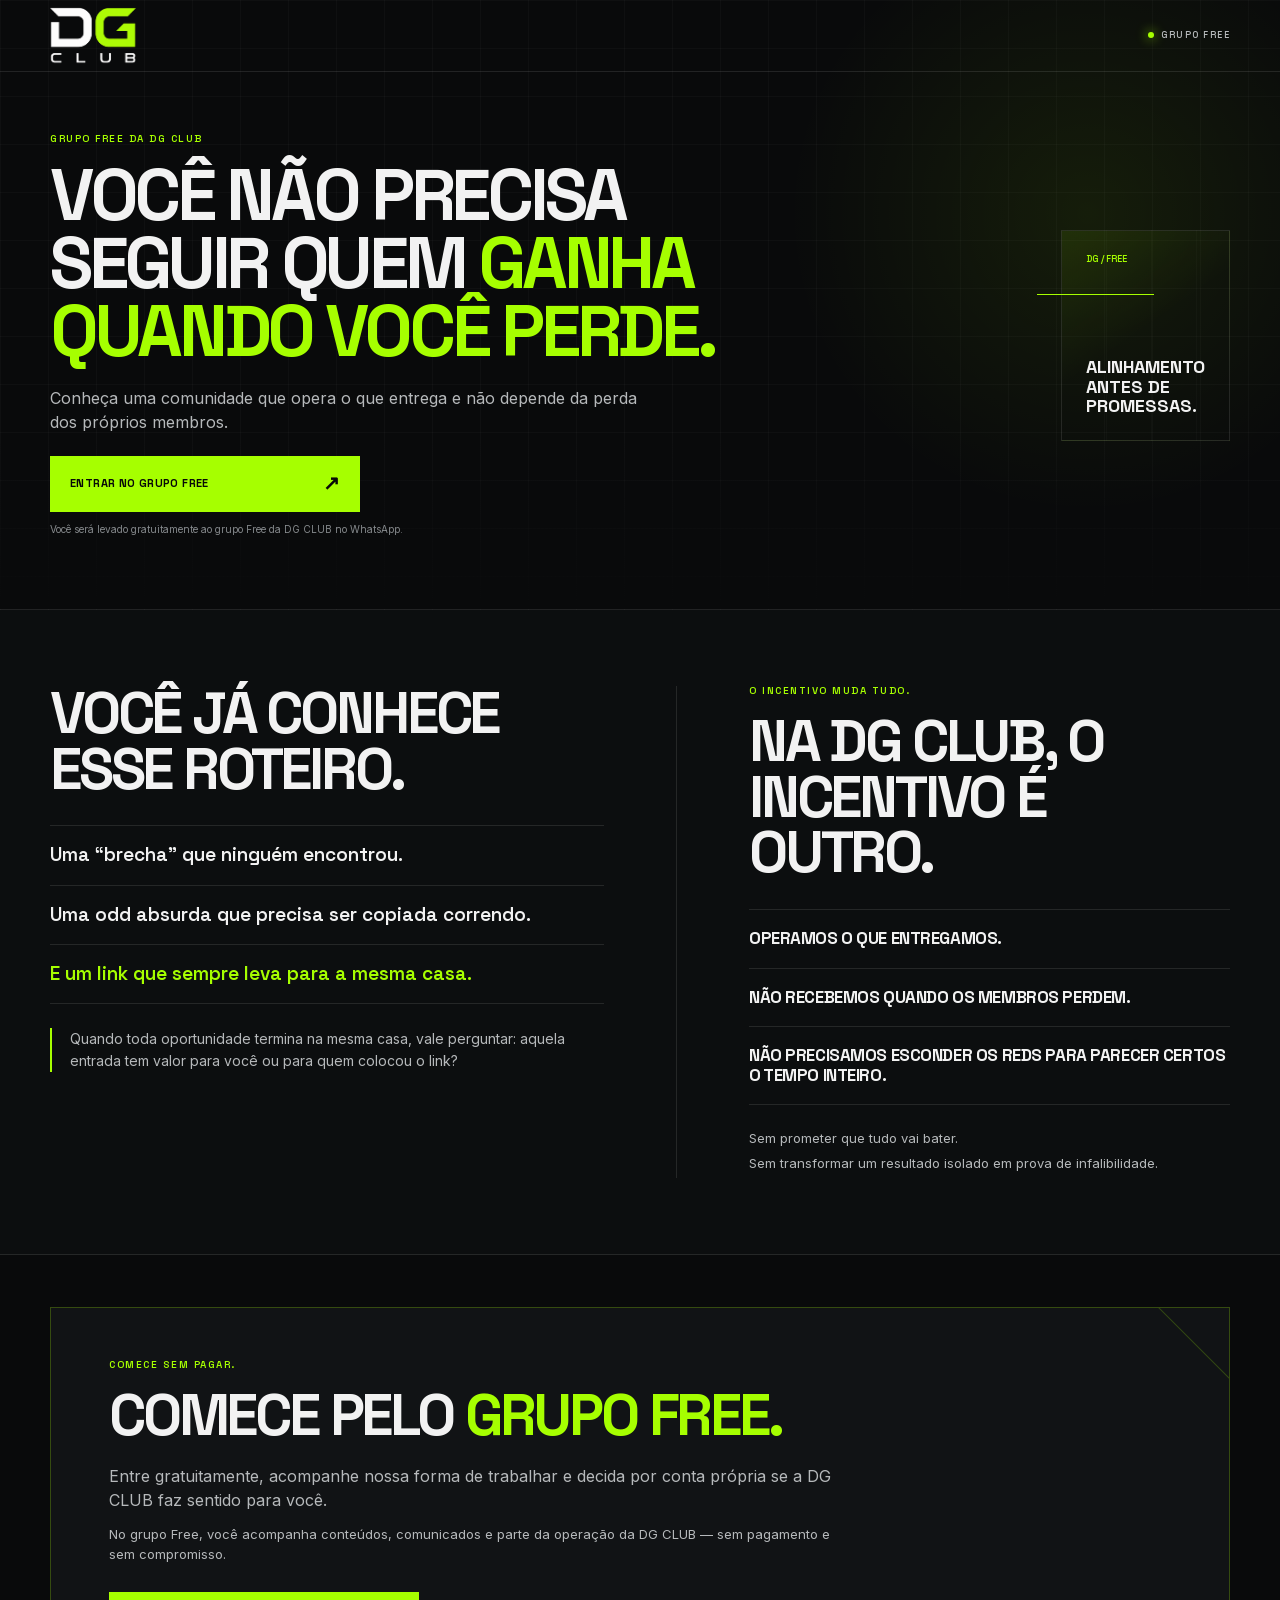
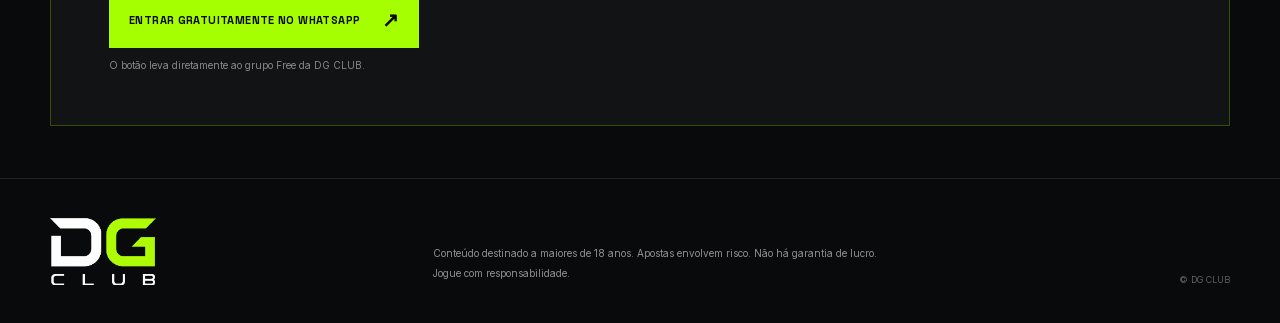
==== commit ce3571f6: "simplify pre-page header" ====
--- a/pre/index.html
+++ b/pre/index.html
@@ -17,7 +17,7 @@
     <header class="site-header">
       <div class="header-inner container">
         <a class="brand" href="#top" aria-label="DG CLUB — início"><img src="/pre/dg-club-logo.png" alt="DG CLUB" width="1280" height="1280" /></a>
-        <div class="header-actions"><span class="status"><i></i>GRUPO FREE</span><a class="header-cta" data-cta-location="header" href="https://chat.whatsapp.com/H8Dtfoa1jka1zPhYSOeW3B">ENTRAR <span>↗</span></a></div>
+        <div class="header-actions"><span class="status"><i></i>GRUPO FREE</span></div>
       </div>
     </header>
 
--- a/pre/styles.css
+++ b/pre/styles.css
@@ -2,7 +2,7 @@
 @font-face{font-family:'Space Grotesk';src:url('/pre/space-grotesk.woff2') format('woff2');font-style:normal;font-weight:300 700;font-display:swap}
 :root{--bg:#090a0b;--surface:#111315;--text:#f2f2f2;--muted:#b6b9bb;--green:#a6ff00;--border:rgba(255,255,255,.1)}
 *{box-sizing:border-box}html{scroll-behavior:smooth;background:var(--bg)}body{margin:0;color:var(--text);background:var(--bg);font-family:Inter,Arial,sans-serif;overflow-x:hidden}a{color:inherit;text-decoration:none}.container{width:min(calc(100% - 40px),1180px);margin-inline:auto}.section{position:relative;border-bottom:1px solid var(--border)}
-.site-header{position:absolute;z-index:20;inset:0 0 auto;height:72px;border-bottom:1px solid var(--border)}.header-inner{height:100%;display:flex;align-items:center;justify-content:space-between}.brand{position:relative;display:block;width:94px;height:62px;overflow:hidden}.brand img{position:absolute;width:158px;height:158px;max-width:none;left:-32px;top:-46px}.header-actions{display:flex;align-items:center;gap:14px}.status{display:none;color:var(--muted);font:600 9px/1 'Space Grotesk',sans-serif;letter-spacing:.16em}.status i{display:inline-block;width:6px;height:6px;margin-right:7px;border-radius:50%;background:var(--green);box-shadow:0 0 12px var(--green)}.header-cta{display:flex;min-height:38px;align-items:center;gap:10px;padding:0 14px;border:1px solid var(--border);font:700 10px/1 'Space Grotesk',sans-serif;letter-spacing:.1em}.header-cta span{color:var(--green)}
+.site-header{position:absolute;z-index:20;inset:0 0 auto;height:72px;border-bottom:1px solid var(--border)}.header-inner{height:100%;display:flex;align-items:center;justify-content:space-between}.brand{position:relative;display:block;width:86px;height:58px;overflow:hidden}.brand img{position:absolute;width:144px;height:144px;max-width:none;left:-29px;top:-42px}.header-actions{display:flex;align-items:center}.status{display:none;color:var(--muted);font:600 9px/1 'Space Grotesk',sans-serif;letter-spacing:.16em}.status i{display:inline-block;width:6px;height:6px;margin-right:7px;border-radius:50%;background:var(--green);box-shadow:0 0 12px var(--green)}
 .hero{padding:112px 0 38px;background-image:linear-gradient(rgba(255,255,255,.025) 1px,transparent 1px),linear-gradient(90deg,rgba(255,255,255,.025) 1px,transparent 1px);background-size:48px 48px}.hero:after{content:"";position:absolute;inset:0;pointer-events:none;background:radial-gradient(circle at 85% 35%,rgba(166,255,0,.08),transparent 26%),linear-gradient(180deg,transparent 72%,var(--bg))}.hero-grid{position:relative;z-index:1}.eyebrow{margin:0 0 18px;color:var(--green);font:600 10px/1 'Space Grotesk',sans-serif;letter-spacing:.15em}h1,h2,h3{font-family:'Space Grotesk',sans-serif;margin:0}h1{max-width:830px;font-size:clamp(39px,10.5vw,72px);line-height:.94;letter-spacing:-.06em}h1 em,h2 em{color:var(--green);font-style:normal}.lead{color:var(--muted);font-size:16px;line-height:1.5}.hero .lead{max-width:600px;margin:20px 0 22px}.button{width:100%;min-height:56px;display:flex;align-items:center;justify-content:space-between;gap:16px;padding:0 20px;color:#080a07;background:var(--green);font:700 11px/1.15 'Space Grotesk',sans-serif;letter-spacing:.035em;transition:transform .2s,background .2s}.button span{font-size:20px}.button:hover{transform:translateY(-2px);background:#b5ff2b}.button:focus-visible,.header-cta:focus-visible{outline:3px solid #fff;outline-offset:3px}.microcopy{color:#85898c;font-size:10px;line-height:1.5;margin:10px 0 0}.hero-visual{display:none}
 .central-section{padding:52px 0;background:#0c0e0f}.central-grid{display:grid;gap:52px}.central-grid h2,.free-panel h2{font-size:clamp(34px,9.2vw,58px);line-height:.96;letter-spacing:-.055em}.sequence{margin:28px 0 24px;border-top:1px solid var(--border)}.sequence p{margin:0;padding:17px 0;border-bottom:1px solid var(--border);font:600 16px/1.28 'Space Grotesk',sans-serif}.sequence p:last-child{color:var(--green)}.question{margin:0;padding-left:18px;border-left:2px solid var(--green);color:var(--muted);font-size:14px;line-height:1.55}.difference-block{padding-top:50px;border-top:1px solid var(--border)}.differences{margin-top:28px;border-top:1px solid var(--border)}.differences h3{padding:19px 0;border-bottom:1px solid var(--border);font-size:17px;line-height:1.15;letter-spacing:-.025em}.closing{margin-top:24px;color:var(--muted);font-size:13px;line-height:1.5}.closing p{margin:0 0 5px}
 .free-section{padding:36px 0}.free-panel{position:relative;overflow:hidden;padding:30px 22px;border:1px solid rgba(166,255,0,.24);background:var(--surface)}.free-panel:after{content:"";position:absolute;width:180px;height:180px;right:-120px;top:-120px;border:1px solid rgba(166,255,0,.22);transform:rotate(45deg)}.free-panel>*{position:relative;z-index:1}.free-panel .lead{margin:20px 0 12px}.supporting{margin:0 0 24px;color:var(--muted);font-size:13px;line-height:1.55}
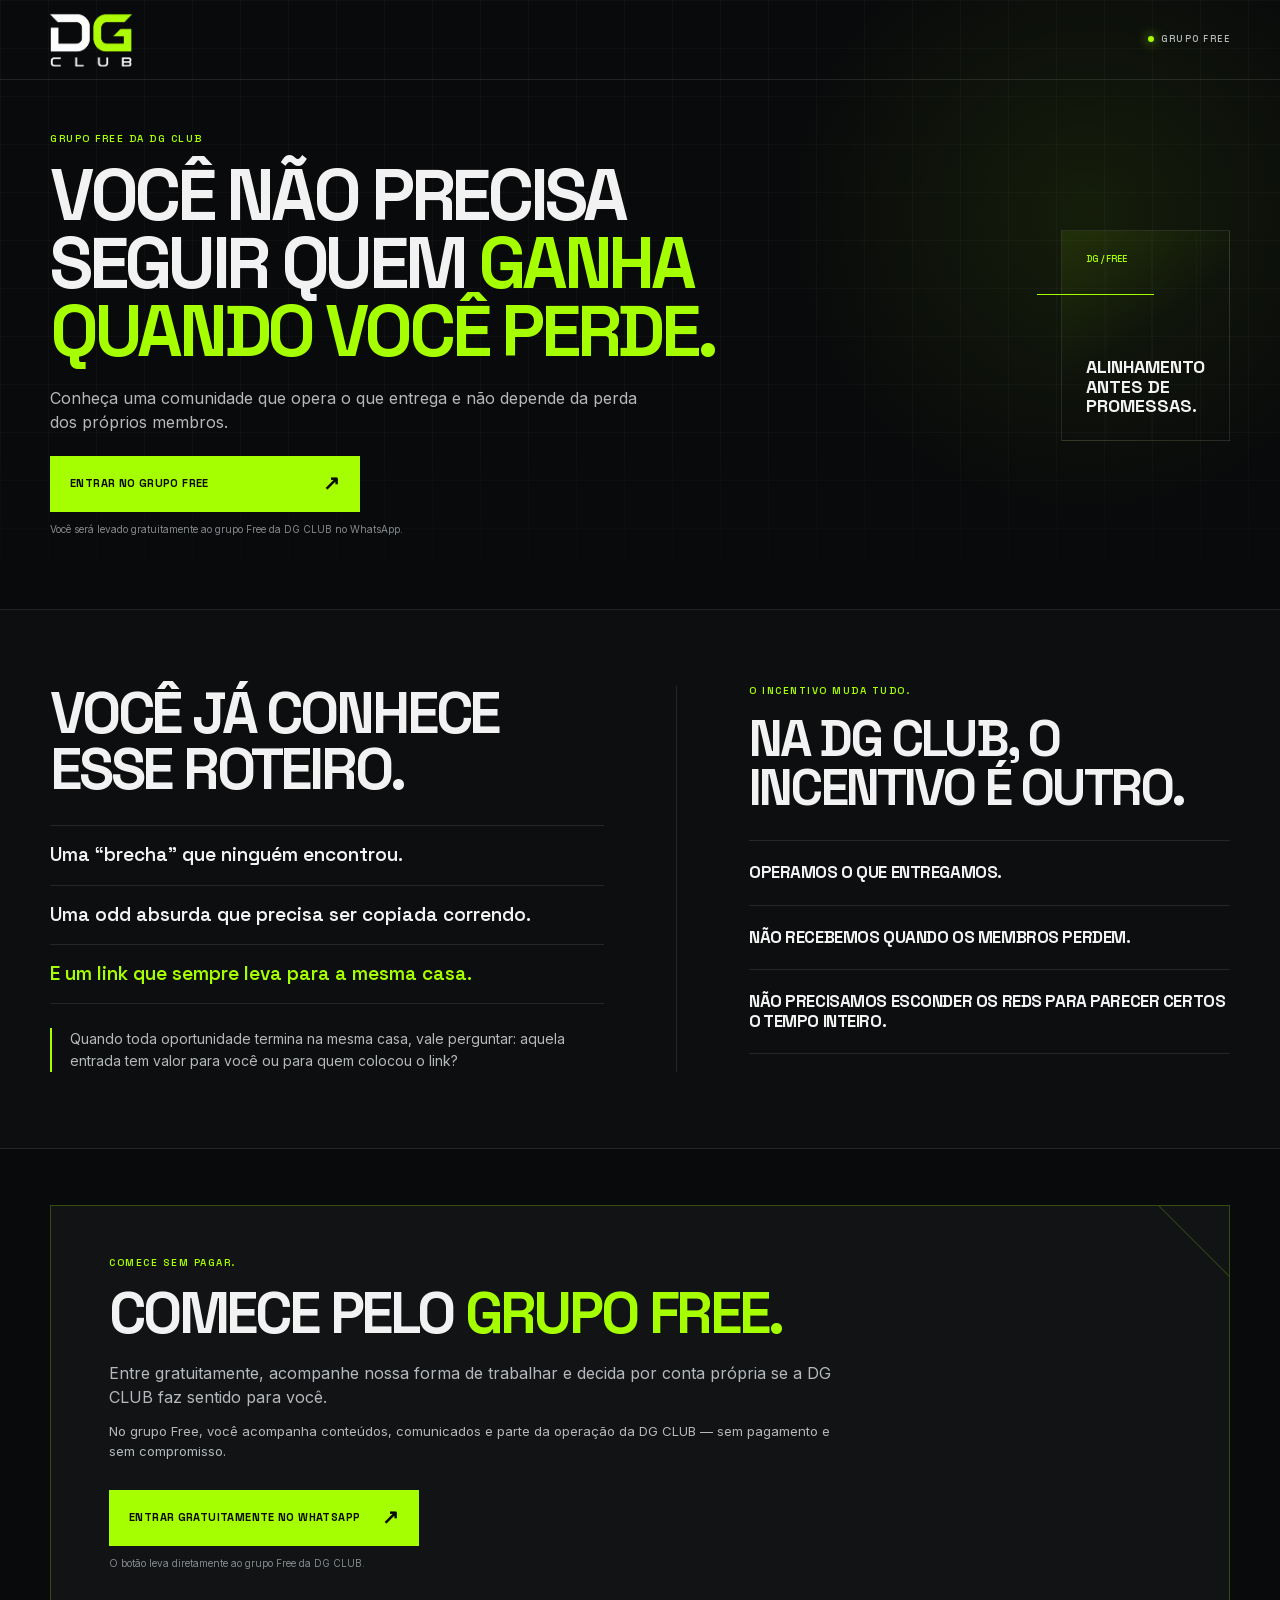
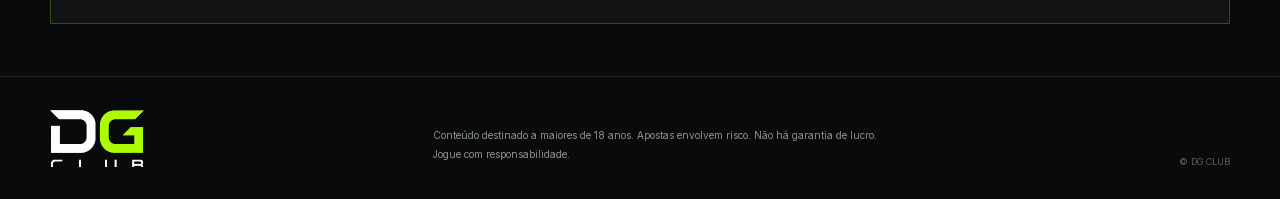
==== commit 51ee6b87: "refine pre-page mobile spacing" ====
--- a/pre/index.html
+++ b/pre/index.html
@@ -54,7 +54,6 @@
               <h3>NÃO RECEBEMOS QUANDO OS MEMBROS PERDEM.</h3>
               <h3>NÃO PRECISAMOS ESCONDER OS REDS PARA PARECER CERTOS O TEMPO INTEIRO.</h3>
             </div>
-            <div class="closing"><p>Sem prometer que tudo vai bater.</p><p>Sem transformar um resultado isolado em prova de infalibilidade.</p></div>
           </div>
         </div>
       </section>
@@ -72,6 +71,6 @@
     </main>
 
     <footer><div class="container footer-inner"><a class="brand footer-brand" href="#top" aria-label="DG CLUB — início"><img src="/pre/dg-club-logo.png" alt="DG CLUB" width="1280" height="1280" loading="lazy" /></a><div><p>Conteúdo destinado a maiores de 18 anos. Apostas envolvem risco. Não há garantia de lucro.</p><p>Jogue com responsabilidade.</p></div><small>© DG CLUB</small></div></footer>
-    <div class="mobile-sticky"><span>GRATUITO NO WHATSAPP</span><a class="button" data-cta-location="mobile-sticky" href="https://chat.whatsapp.com/H8Dtfoa1jka1zPhYSOeW3B">ENTRAR NO GRUPO FREE <span>↗</span></a></div>
+    <div class="mobile-sticky"><a class="button" data-cta-location="mobile-sticky" href="https://chat.whatsapp.com/H8Dtfoa1jka1zPhYSOeW3B"><span class="mobile-label"><strong>ENTRAR NO GRUPO FREE</strong><small>GRATUITO NO WHATSAPP</small></span><span aria-hidden="true">↗</span></a></div>
   </body>
 </html>
--- a/pre/styles.css
+++ b/pre/styles.css
@@ -10,3 +10,8 @@
 .mobile-sticky{position:fixed;z-index:50;left:0;right:0;bottom:0;padding:7px 12px calc(9px + env(safe-area-inset-bottom));border-top:1px solid var(--border);background:rgba(9,10,11,.96);backdrop-filter:blur(12px)}.mobile-sticky>span{display:block;margin:0 0 5px;color:var(--muted);text-align:center;font:600 8px/1 'Space Grotesk',sans-serif;letter-spacing:.12em}.mobile-sticky .button{min-height:48px}
 @media(min-width:700px){.container{width:min(calc(100% - 64px),1180px)}.status{display:inline}.button{width:max-content;min-width:310px}.hero{min-height:610px;padding:126px 0 64px;display:flex;align-items:center}.hero-grid{display:grid;grid-template-columns:minmax(0,1.35fr) minmax(250px,.65fr);gap:64px;align-items:center}.hero-visual{display:flex;position:relative;aspect-ratio:4/5;max-width:330px;margin-left:auto;padding:24px;flex-direction:column;justify-content:space-between;border:1px solid var(--border);background:linear-gradient(145deg,rgba(166,255,0,.09),transparent 48%),repeating-linear-gradient(90deg,transparent 0 44px,rgba(255,255,255,.04) 45px)}.hero-visual:before{content:"";position:absolute;width:70%;height:1px;left:-15%;top:30%;background:var(--green)}.hero-visual span{color:var(--green);font:600 9px/1 'Space Grotesk',sans-serif}.hero-visual b{font:700 18px/1.1 'Space Grotesk',sans-serif}.central-section{padding:76px 0}.central-grid{grid-template-columns:1fr 1fr;gap:72px}.difference-block{padding:0 0 0 72px;border-top:0;border-left:1px solid var(--border)}.sequence p{font-size:19px}.free-section{padding:52px 0}.free-panel{padding:52px 58px}.free-panel .lead,.supporting{max-width:730px}.free-panel .button{margin-top:28px}.mobile-sticky{display:none}footer{padding:38px 0}.footer-inner{grid-template-columns:1fr 2fr auto;align-items:end}}
 @media(prefers-reduced-motion:reduce){html{scroll-behavior:auto}.button{transition:none}}
+.site-header{height:80px}.site-header .header-inner{width:min(calc(100% - 48px),1180px)}.site-header .brand{width:82px;height:54px}.site-header .brand img{width:138px;height:138px;left:-28px;top:-40px}
+.difference-block{padding-top:58px}.difference-block h2{font-size:clamp(31px,8.3vw,54px)}.differences h3{padding:22px 0}.free-section{padding-top:44px}
+footer{padding:28px 0 104px}.footer-inner{gap:14px}.footer-brand{width:94px;height:58px}.footer-brand img{width:158px;height:158px;left:-32px;top:-46px}
+.mobile-sticky{padding:6px 12px calc(6px + env(safe-area-inset-bottom))}.mobile-sticky .button{min-height:50px;padding-block:7px}.mobile-sticky .mobile-label{display:flex;align-items:flex-start;flex-direction:column;gap:4px;font-size:inherit}.mobile-sticky .mobile-label strong{font:700 11px/1 'Space Grotesk',sans-serif}.mobile-sticky .mobile-label small{color:#273600;font:600 8px/1 'Space Grotesk',sans-serif;letter-spacing:.1em}
+@media(min-width:700px){.difference-block{padding-top:0}.difference-block h2{font-size:clamp(34px,4vw,58px)}.differences h3{padding:22px 0}.free-section{padding-top:56px}footer{padding:32px 0}.footer-inner{gap:20px}}
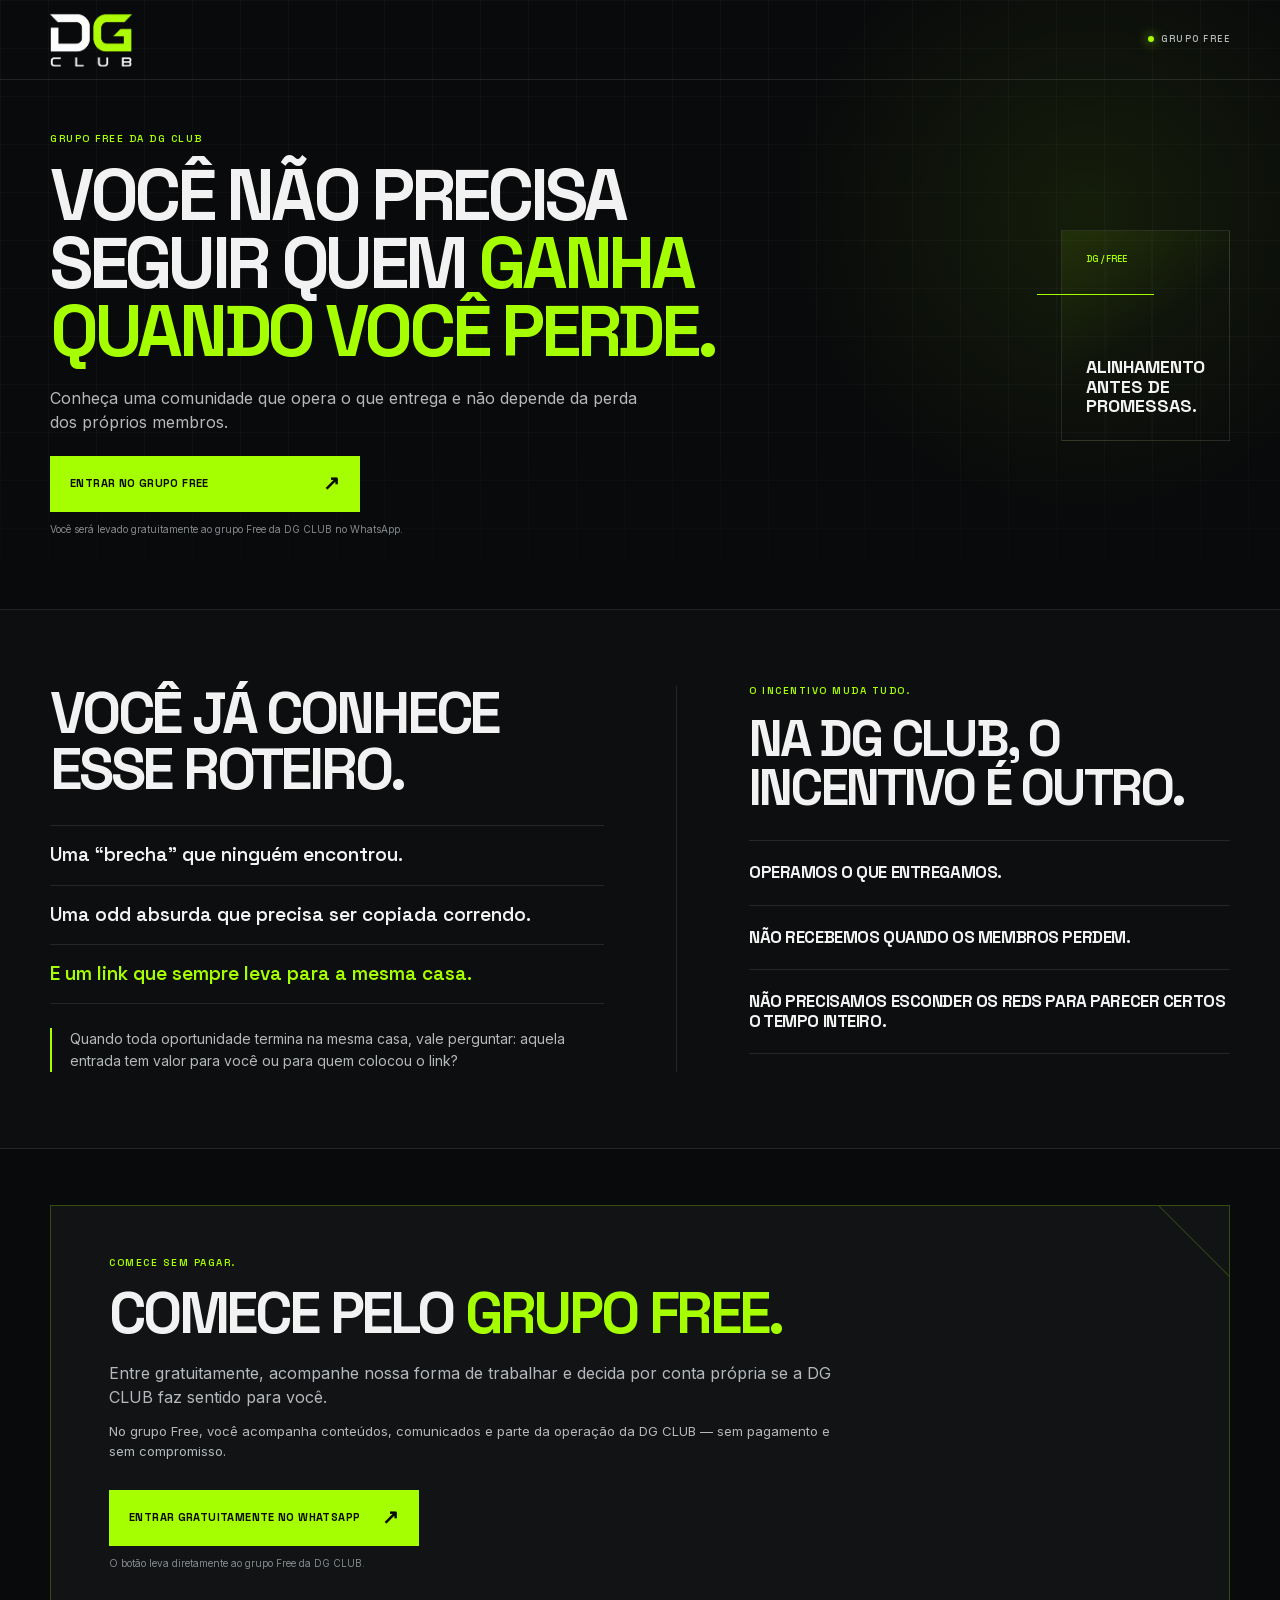
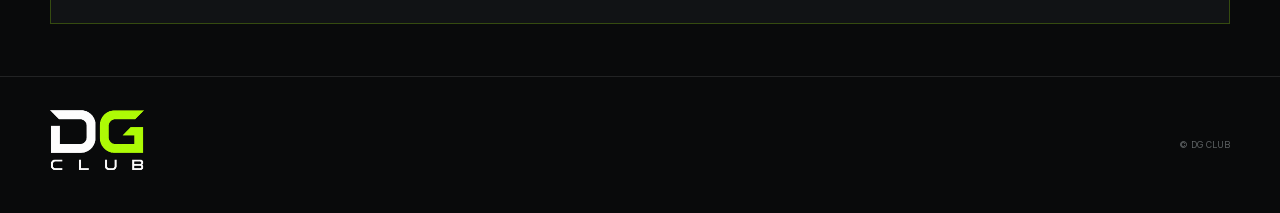
==== commit 2bb9100d: "fix pre-page footer logo" ====
--- a/pre/index.html
+++ b/pre/index.html
@@ -70,7 +70,7 @@
       </section>
     </main>
 
-    <footer><div class="container footer-inner"><a class="brand footer-brand" href="#top" aria-label="DG CLUB — início"><img src="/pre/dg-club-logo.png" alt="DG CLUB" width="1280" height="1280" loading="lazy" /></a><div><p>Conteúdo destinado a maiores de 18 anos. Apostas envolvem risco. Não há garantia de lucro.</p><p>Jogue com responsabilidade.</p></div><small>© DG CLUB</small></div></footer>
+    <footer><div class="container footer-inner"><a class="brand footer-brand" href="#top" aria-label="DG CLUB — início"><img src="/pre/dg-club-logo.png" alt="DG CLUB" width="1280" height="1280" loading="lazy" /></a><small>© DG CLUB</small></div></footer>
     <div class="mobile-sticky"><a class="button" data-cta-location="mobile-sticky" href="https://chat.whatsapp.com/H8Dtfoa1jka1zPhYSOeW3B"><span class="mobile-label"><strong>ENTRAR NO GRUPO FREE</strong><small>GRATUITO NO WHATSAPP</small></span><span aria-hidden="true">↗</span></a></div>
   </body>
 </html>
--- a/pre/styles.css
+++ b/pre/styles.css
@@ -15,3 +15,4 @@
 footer{padding:28px 0 104px}.footer-inner{gap:14px}.footer-brand{width:94px;height:58px}.footer-brand img{width:158px;height:158px;left:-32px;top:-46px}
 .mobile-sticky{padding:6px 12px calc(6px + env(safe-area-inset-bottom))}.mobile-sticky .button{min-height:50px;padding-block:7px}.mobile-sticky .mobile-label{display:flex;align-items:flex-start;flex-direction:column;gap:4px;font-size:inherit}.mobile-sticky .mobile-label strong{font:700 11px/1 'Space Grotesk',sans-serif}.mobile-sticky .mobile-label small{color:#273600;font:600 8px/1 'Space Grotesk',sans-serif;letter-spacing:.1em}
 @media(min-width:700px){.difference-block{padding-top:0}.difference-block h2{font-size:clamp(34px,4vw,58px)}.differences h3{padding:22px 0}.free-section{padding-top:56px}footer{padding:32px 0}.footer-inner{gap:20px}}
+.footer-brand{height:72px}.footer-inner{align-items:center}@media(min-width:700px){.footer-inner{grid-template-columns:1fr auto}}
